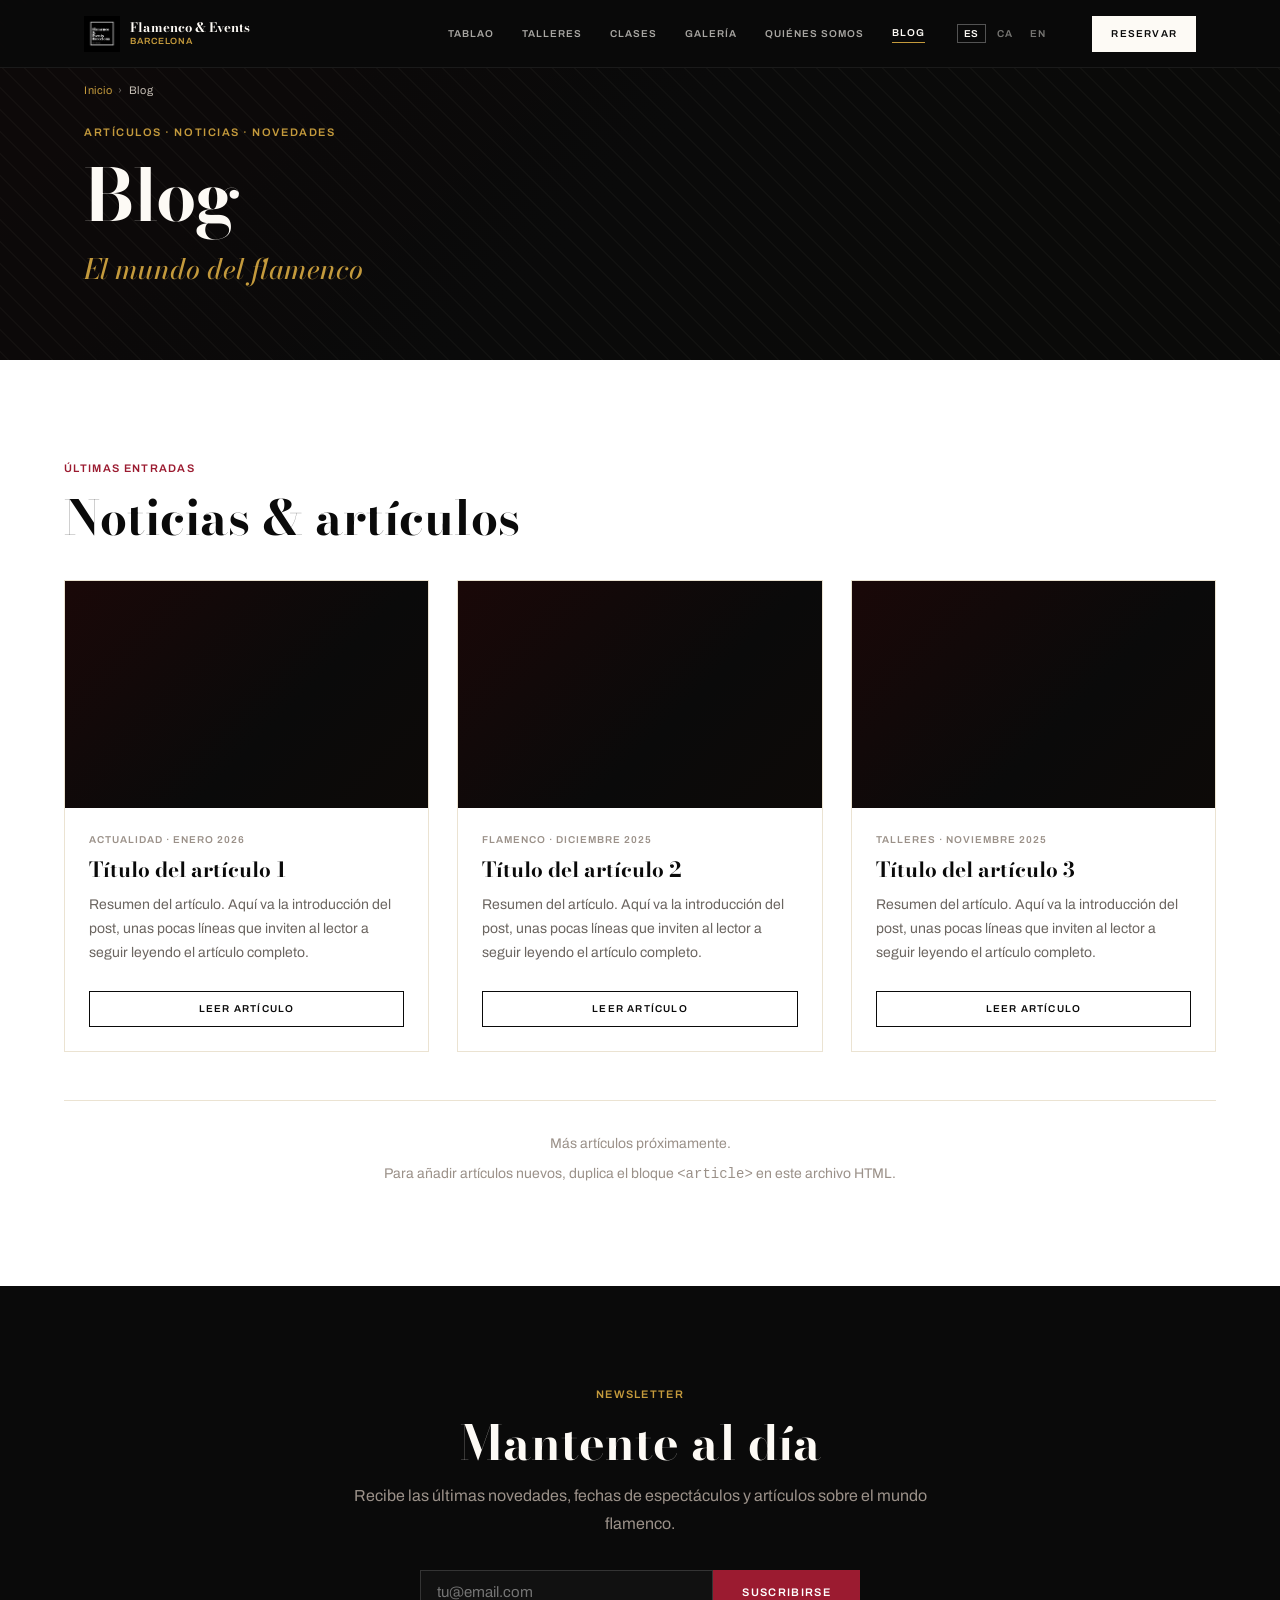
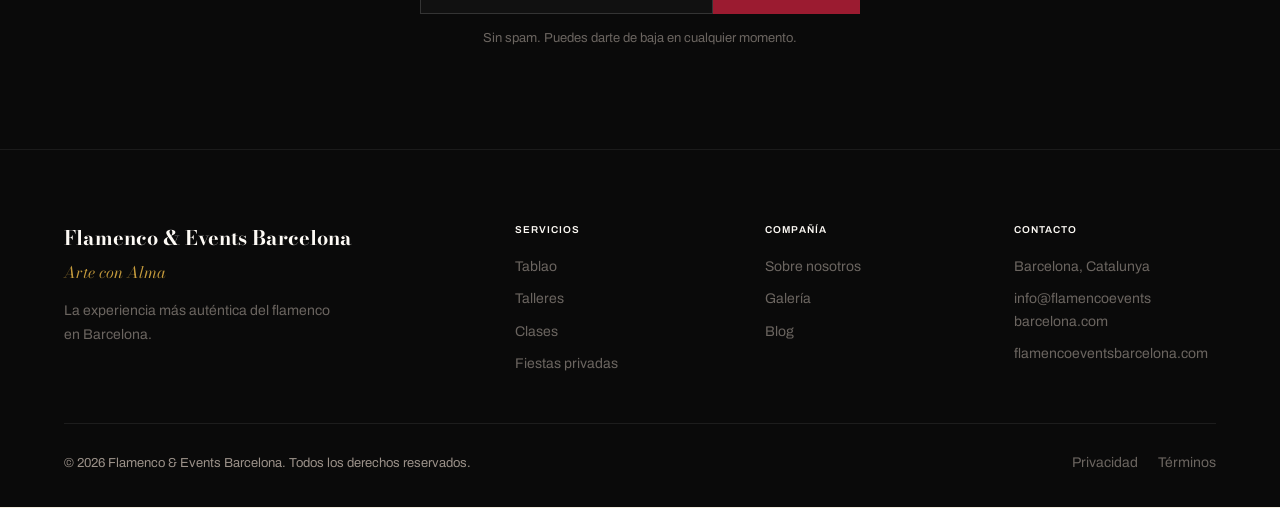
==== blog.html @ 9d843195 "Web inici" ====
<!DOCTYPE html>
<html lang="es">
<head>
  <meta charset="UTF-8">
  <meta name="viewport" content="width=device-width, initial-scale=1.0">
  <meta name="root-path" content="">
  <meta name="description" content="Blog — Flamenco & Events Barcelona. Noticias, artículos y novedades sobre el mundo flamenco.">
  <title>Blog — Flamenco & Events Barcelona</title>
  <link rel="icon" href="assets/logo.jpg">
  <link rel="stylesheet" href="css/styles.css">
</head>
<body>

<div id="nav-placeholder"></div>

<section class="hero hero-inner" style="min-height:40vh">
  <div class="hero-bg"></div>
  <div class="hero-overlay" style="background:rgba(10,10,10,.75)"></div>
  <div class="hero-pattern"></div>
  <div class="hero-body" style="padding-bottom:48px">
    <div class="breadcrumb"><a href="index.html">Inicio</a><span>›</span>Blog</div>
    <div class="hero-eyebrow">Artículos · Noticias · Novedades</div>
    <h1 class="hero-title" style="font-size:clamp(2.5rem,6vw,4.5rem)">Blog</h1>
    <p class="hero-sub">El mundo del flamenco</p>
  </div>
</section>

<!-- Artículos -->
<section class="section section--white">
  <div class="section-inner">
    <div class="section-label">Últimas entradas</div>
    <h2 class="section-title" style="margin-bottom:36px">Noticias &amp; artículos</h2>
    <div class="blog-grid">

      <article class="card fade-up">
        <div class="card-img photo-slot"><img src="assets/photos/blog-01.jpg" alt="Artículo 1" loading="lazy"></div>
        <div class="card-body">
          <div class="card-meta">Actualidad · Enero 2026</div>
          <h3 class="card-title">Título del artículo 1</h3>
          <p class="card-desc">Resumen del artículo. Aquí va la introducción del post, unas pocas líneas que inviten al lector a seguir leyendo el artículo completo.</p>
          <a href="#" class="btn btn-sm btn-outline mt-sm">Leer artículo</a>
        </div>
      </article>

      <article class="card fade-up">
        <div class="card-img photo-slot"><img src="assets/photos/blog-02.jpg" alt="Artículo 2" loading="lazy"></div>
        <div class="card-body">
          <div class="card-meta">Flamenco · Diciembre 2025</div>
          <h3 class="card-title">Título del artículo 2</h3>
          <p class="card-desc">Resumen del artículo. Aquí va la introducción del post, unas pocas líneas que inviten al lector a seguir leyendo el artículo completo.</p>
          <a href="#" class="btn btn-sm btn-outline mt-sm">Leer artículo</a>
        </div>
      </article>

      <article class="card fade-up">
        <div class="card-img photo-slot"><img src="assets/photos/blog-03.jpg" alt="Artículo 3" loading="lazy"></div>
        <div class="card-body">
          <div class="card-meta">Talleres · Noviembre 2025</div>
          <h3 class="card-title">Título del artículo 3</h3>
          <p class="card-desc">Resumen del artículo. Aquí va la introducción del post, unas pocas líneas que inviten al lector a seguir leyendo el artículo completo.</p>
          <a href="#" class="btn btn-sm btn-outline mt-sm">Leer artículo</a>
        </div>
      </article>

    </div>

    <!-- Añadir más artículos: copia el bloque <article class="card"> y actualiza el contenido -->
    <div style="margin-top:48px;text-align:center;color:#9B9189;font-size:.875rem;border-top:1px solid #EBE3D2;padding-top:32px">
      <p>Más artículos próximamente.</p>
      <p style="margin-top:8px">Para añadir artículos nuevos, duplica el bloque <code>&lt;article&gt;</code> en este archivo HTML.</p>
    </div>
  </div>
</section>

<!-- Newsletter CTA -->
<section class="section section--dark">
  <div class="section-inner text-center" style="max-width:600px;margin:0 auto">
    <div class="section-label">Newsletter</div>
    <h2 class="section-title">Mantente al día</h2>
    <p style="color:#9B9189;line-height:1.75;margin-bottom:32px">Recibe las últimas novedades, fechas de espectáculos y artículos sobre el mundo flamenco.</p>
    <form style="display:flex;gap:0;max-width:440px;margin:0 auto" action="#" method="POST">
      <input type="email" name="email" placeholder="tu@email.com" required
        style="flex:1;padding:13px 16px;background:#111;border:1px solid rgba(255,255,255,.15);color:#FDFAF5;font-family:'Archivo',sans-serif;font-size:.9375rem;border-radius:0;outline:none">
      <button type="submit" class="btn btn-md btn-accent" style="white-space:nowrap">Suscribirse</button>
    </form>
    <p style="color:#6B6560;font-size:.8125rem;margin-top:14px">Sin spam. Puedes darte de baja en cualquier momento.</p>
  </div>
</section>

<div id="footer-placeholder"></div>
<script src="js/main.js"></script>
</body>
</html>
---- css/styles.css ----
/* ==========================================================
   Flamenco & Events Barcelona — Stylesheet principal
   ========================================================== */

@import url('https://fonts.googleapis.com/css2?family=Bodoni+Moda:ital,opsz,wght@0,6..96,400..900;1,6..96,400..900&family=Archivo:ital,wght@0,300;0,400;0,500;0,600;0,700;1,400&display=swap');

/* ── Tokens ───────────────────────────────────────────── */
:root {
  --obsidian:   #0A0A0A;
  --ivory:      #F3EDE0;
  --ivory-100:  #FDFAF5;
  --ivory-400:  #EBE3D2;
  --crimson:    #9B1B30;
  --dorado:     #C49A3C;
  --humo:       #6B6560;
  --humo-100:   #C4BDB4;
  --humo-200:   #9B9189;
  --white:      #FFFFFF;

  --font-d: 'Bodoni Moda', Georgia, serif;
  --font-b: 'Archivo', 'Helvetica Neue', Arial, sans-serif;

  --nav-h:    68px;
  --max-w:    1240px;
  --pad-x:    clamp(20px, 5vw, 80px);
  --sec-y:    clamp(60px, 8vw, 100px);
  --ease:     cubic-bezier(0.16, 1, 0.3, 1);
  --trans:    220ms ease;
}

/* ── Reset ────────────────────────────────────────────── */
*, *::before, *::after { box-sizing: border-box; margin: 0; padding: 0; }
html  { scroll-behavior: smooth; font-size: 16px; }
body  { font-family: var(--font-b); color: var(--obsidian); background: var(--ivory); line-height: 1.6; overflow-x: hidden; }
img   { max-width: 100%; display: block; }
a     { text-decoration: none; color: inherit; }
button{ cursor: pointer; font-family: inherit; border: none; background: none; }
ul, ol{ list-style: none; }
input, textarea, select { font-family: inherit; }

/* ── Typography helpers ───────────────────────────────── */
.t-display { font-family: var(--font-d); }
.t-label   { font-size: 11px; font-weight: 600; letter-spacing: .12em; text-transform: uppercase; }
.t-crimson { color: var(--crimson); }
.t-dorado  { color: var(--dorado); }
.t-muted   { color: var(--humo); }
.t-inverse { color: var(--ivory-100); }

/* ── Layout ───────────────────────────────────────────── */
.container { max-width: var(--max-w); margin: 0 auto; padding: 0 var(--pad-x); }
.section   { padding: var(--sec-y) var(--pad-x); }
.section-inner { max-width: var(--max-w); margin: 0 auto; }
.section--dark  { background: var(--obsidian); color: var(--ivory-100); }
.section--light { background: var(--ivory); }
.section--pale  { background: var(--ivory-400); }
.section--white { background: var(--white); }

.section-label {
  font-size: 11px; font-weight: 600; letter-spacing: .12em;
  text-transform: uppercase; color: var(--crimson);
  margin-bottom: 14px;
}
.section--dark .section-label { color: var(--dorado); }

.section-title {
  font-family: var(--font-d);
  font-size: clamp(2rem, 4vw, 3rem);
  font-weight: 700; line-height: 1.1;
  margin-bottom: 12px;
}
.section-subtitle {
  font-family: var(--font-d);
  font-size: clamp(1.1rem, 2vw, 1.5rem);
  font-weight: 500; font-style: italic;
  color: var(--humo); margin-bottom: 40px;
}
.section--dark .section-subtitle { color: var(--humo-100); }

/* ── Buttons ──────────────────────────────────────────── */
.btn {
  display: inline-flex; align-items: center; justify-content: center; gap: 8px;
  font-family: var(--font-b); font-weight: 600;
  font-size: 11px; letter-spacing: .12em; text-transform: uppercase;
  border-radius: 0; transition: background var(--trans), color var(--trans), border-color var(--trans);
  cursor: pointer; white-space: nowrap; border: 1px solid transparent;
}
.btn-md { padding: 13px 28px; }
.btn-sm { padding: 9px 18px; font-size: 10px; }
.btn-lg { padding: 16px 40px; font-size: 12px; }

.btn-primary   { background: var(--obsidian); color: var(--ivory-100); border-color: var(--obsidian); }
.btn-primary:hover { background: #2a2a2a; border-color: #2a2a2a; }
.btn-outline   { background: transparent; color: var(--obsidian); border-color: var(--obsidian); }
.btn-outline:hover { background: var(--obsidian); color: var(--ivory-100); }
.btn-accent    { background: var(--crimson); color: #fff; border-color: var(--crimson); }
.btn-accent:hover { background: #7d1526; border-color: #7d1526; }
.btn-inverse   { background: var(--ivory-100); color: var(--obsidian); border-color: var(--ivory-100); }
.btn-inverse:hover { background: var(--ivory-400); }
.btn-inv-out   { background: transparent; color: var(--ivory-100); border-color: rgba(255,255,255,.4); }
.btn-inv-out:hover { border-color: var(--ivory-100); }

/* ── Nav ──────────────────────────────────────────────── */
.nav {
  position: fixed; top: 0; left: 0; right: 0; z-index: 200;
  height: var(--nav-h);
  background: rgba(10,10,10,.94); backdrop-filter: blur(10px);
  border-bottom: 1px solid rgba(255,255,255,.07);
  transition: background var(--trans);
}
.nav-inner {
  max-width: var(--max-w); margin: 0 auto;
  padding: 0 var(--pad-x);
  height: 100%;
  display: flex; align-items: center; gap: 32px;
}
.nav-logo {
  display: flex; align-items: center; gap: 10px;
  flex-shrink: 0;
}
.nav-logo img { width: 36px; height: 36px; object-fit: contain; }
.nav-logo-text {
  font-family: var(--font-d); font-size: 13px; font-weight: 700;
  color: var(--ivory-100); line-height: 1.15;
}
.nav-logo-text em {
  display: block; font-style: normal; font-size: 9px;
  font-family: var(--font-b); font-weight: 600;
  letter-spacing: .1em; text-transform: uppercase;
  color: var(--dorado); margin-top: 1px;
}
.nav-links {
  display: flex; align-items: center; gap: 28px;
  margin-left: auto;
}
.nav-link {
  font-size: 10px; font-weight: 600;
  letter-spacing: .1em; text-transform: uppercase;
  color: rgba(253,250,245,.65);
  transition: color var(--trans);
}
.nav-link:hover, .nav-link.active { color: var(--ivory-100); }
.nav-link.active { border-bottom: 1px solid var(--dorado); padding-bottom: 1px; }

.lang-sw { display: flex; gap: 4px; }
.lang-btn {
  font-size: 10px; font-weight: 600; letter-spacing: .06em;
  color: rgba(253,250,245,.45); padding: 3px 6px;
  border: 1px solid transparent;
  transition: color var(--trans), border-color var(--trans);
}
.lang-btn:hover { color: var(--ivory-100); }
.lang-btn.active { color: var(--ivory-100); border-color: rgba(255,255,255,.3); }

.nav-cta { margin-left: 8px; }

.nav-burger {
  display: none; flex-direction: column; gap: 5px;
  padding: 6px; margin-left: auto;
}
.nav-burger span {
  display: block; width: 22px; height: 1.5px;
  background: var(--ivory-100);
  transition: transform .25s ease, opacity .25s ease;
}
.nav-burger.open span:nth-child(1) { transform: translateY(6.5px) rotate(45deg); }
.nav-burger.open span:nth-child(2) { opacity: 0; }
.nav-burger.open span:nth-child(3) { transform: translateY(-6.5px) rotate(-45deg); }

/* ── Photo slot ───────────────────────────────────────── */
.photo-slot {
  position: relative; overflow: hidden;
  background: linear-gradient(135deg, #1a0808 0%, #0a0a0a 60%, #0d0a08 100%);
}
.photo-slot img {
  position: absolute; inset: 0;
  width: 100%; height: 100%; object-fit: cover;
  transition: transform 600ms var(--ease);
}
.photo-slot:hover img { transform: scale(1.03); }

/* ── Hero ─────────────────────────────────────────────── */
.hero {
  position: relative; min-height: 100vh;
  display: flex; align-items: flex-end;
  padding-top: var(--nav-h);
  overflow: hidden;
}
.hero-bg {
  position: absolute; inset: 0;
  background: linear-gradient(135deg, #1a0808, #0a0a0a 50%, #0d0a08);
}
.hero-img {
  position: absolute; inset: 0;
}
.hero-img img {
  width: 100%; height: 100%; object-fit: cover;
  opacity: .5;
}
.hero-overlay {
  position: absolute; inset: 0;
  background: linear-gradient(to top, rgba(10,10,10,1) 0%, rgba(10,10,10,.6) 45%, rgba(10,10,10,.2) 100%);
}
.hero-pattern {
  position: absolute; inset: 0; opacity: .03;
  background-image: repeating-linear-gradient(45deg, var(--ivory) 0, var(--ivory) 1px, transparent 0, transparent 50%);
  background-size: 22px 22px;
}
.hero-body {
  position: relative; z-index: 2;
  width: 100%; max-width: var(--max-w);
  margin: 0 auto; padding: 0 var(--pad-x) clamp(48px, 8vh, 100px);
}
.hero-eyebrow {
  font-size: 11px; font-weight: 600; letter-spacing: .14em;
  text-transform: uppercase; color: var(--dorado);
  margin-bottom: 18px;
}
.hero-title {
  font-family: var(--font-d);
  font-size: clamp(3rem, 9vw, 7.5rem);
  font-weight: 700; line-height: 1.0;
  letter-spacing: -.02em; color: var(--ivory-100);
  margin-bottom: 16px;
}
.hero-sub {
  font-family: var(--font-d);
  font-size: clamp(1.25rem, 2.5vw, 1.75rem);
  font-weight: 500; font-style: italic;
  color: var(--dorado); margin-bottom: 20px;
}
.hero-desc {
  font-size: clamp(.9rem, 1.5vw, 1.05rem);
  color: var(--humo-100); line-height: 1.75;
  max-width: 520px; margin-bottom: 36px;
}
.hero-actions { display: flex; gap: 14px; flex-wrap: wrap; }

.hero-inner { /* for inner pages — shorter hero */
  min-height: 55vh;
}
.hero-inner .hero-title { font-size: clamp(2.5rem, 6vw, 5rem); }

/* ── Services grid ────────────────────────────────────── */
.services-grid {
  display: grid;
  grid-template-columns: repeat(4, 1fr);
  gap: 20px;
}
.svc-card {
  display: flex; flex-direction: column; gap: 14px;
  padding: 28px; min-height: 300px;
  position: relative; overflow: hidden;
  border: 1px solid var(--ivory-400);
  background: var(--white);
  transition: box-shadow var(--trans), transform .3s var(--ease);
  cursor: pointer;
}
.svc-card:hover {
  box-shadow: 0 12px 40px rgba(10,10,10,.14);
  transform: translateY(-2px);
}
.svc-card--dark {
  background: #111; border-color: rgba(255,255,255,.08);
}
.svc-num {
  font-family: var(--font-d); font-size: 64px; font-weight: 700;
  line-height: 1; color: rgba(10,10,10,.05);
  position: absolute; top: 10px; right: 16px;
  user-select: none;
}
.svc-card--dark .svc-num { color: rgba(255,255,255,.04); }
.svc-tag {
  font-size: 10px; font-weight: 600;
  letter-spacing: .12em; text-transform: uppercase;
  align-self: flex-start;
}
.svc-title {
  font-family: var(--font-d);
  font-size: clamp(1.3rem, 2vw, 1.6rem);
  font-weight: 700; line-height: 1.2;
  margin-top: auto;
}
.svc-desc { font-size: .875rem; line-height: 1.7; }

/* ── 2-col grid ───────────────────────────────────────── */
.grid-2 { display: grid; grid-template-columns: 1fr 1fr; gap: clamp(32px, 6vw, 80px); align-items: center; }
.grid-3 { display: grid; grid-template-columns: repeat(3, 1fr); gap: 24px; }

/* ── Stats ────────────────────────────────────────────── */
.stats { display: flex; gap: 48px; flex-wrap: wrap; margin: 36px 0; }
.stat-n { font-family: var(--font-d); font-size: clamp(2.5rem, 5vw, 3.5rem); font-weight: 700; line-height: 1; }
.stat-l { font-size: 10px; font-weight: 600; letter-spacing: .1em; text-transform: uppercase; color: var(--humo-100); margin-top: 4px; }

/* ── CTA strip ────────────────────────────────────────── */
.cta-strip {
  background: var(--crimson); padding: var(--sec-y) var(--pad-x);
  text-align: center; color: #fff;
}
.cta-strip h2 { font-family: var(--font-d); font-size: clamp(1.75rem, 3.5vw, 2.5rem); font-weight: 700; margin-bottom: 10px; }
.cta-strip p  { font-family: var(--font-d); font-size: 1.2rem; font-style: italic; opacity: .85; margin-bottom: 32px; }
.cta-strip-actions { display: flex; gap: 14px; justify-content: center; flex-wrap: wrap; }

/* ── Cards ────────────────────────────────────────────── */
.card {
  background: var(--white); border: 1px solid var(--ivory-400);
  overflow: hidden;
  transition: box-shadow var(--trans);
}
.card:hover { box-shadow: 0 8px 32px rgba(10,10,10,.12); }
.card-img { aspect-ratio: 16/10; }
.card-body { padding: 24px; display: flex; flex-direction: column; gap: 10px; }
.card-title { font-family: var(--font-d); font-size: 1.3rem; font-weight: 700; line-height: 1.2; }
.card-desc  { font-size: .875rem; color: var(--humo); line-height: 1.7; }
.card-meta  { font-size: 10px; font-weight: 600; letter-spacing: .1em; text-transform: uppercase; color: var(--humo-200); }

/* ── Gallery grid ─────────────────────────────────────── */
.gallery-grid {
  display: grid;
  grid-template-columns: repeat(3, 1fr);
  gap: 4px;
}
.gallery-item { aspect-ratio: 4/3; cursor: pointer; }
.gallery-item:nth-child(4n) { grid-column: span 2; aspect-ratio: auto; min-height: 260px; }

/* ── Team ─────────────────────────────────────────────── */
.team-grid { display: grid; grid-template-columns: repeat(3, 1fr); gap: 28px; }
.team-card { text-align: center; }
.team-photo { aspect-ratio: 3/4; margin-bottom: 16px; }
.team-name  { font-family: var(--font-d); font-size: 1.2rem; font-weight: 700; }
.team-role  { font-size: 10px; font-weight: 600; letter-spacing: .1em; text-transform: uppercase; color: var(--crimson); margin-top: 4px; }
.team-bio   { font-size: .875rem; color: var(--humo); line-height: 1.65; margin-top: 10px; }

/* ── Form ─────────────────────────────────────────────── */
.form { display: flex; flex-direction: column; gap: 16px; }
.form-row { display: grid; grid-template-columns: 1fr 1fr; gap: 16px; }
.form-group { display: flex; flex-direction: column; gap: 6px; }
.form-label { font-size: 10px; font-weight: 600; letter-spacing: .1em; text-transform: uppercase; color: var(--humo); }
.form-input, .form-textarea, .form-select {
  background: var(--white); border: 1px solid var(--ivory-400);
  color: var(--obsidian); padding: 12px 14px; font-size: .9375rem;
  border-radius: 0; outline: none;
  transition: border-color var(--trans);
  width: 100%;
}
.form-input:focus, .form-textarea:focus, .form-select:focus { border-color: var(--obsidian); }
.form-textarea { resize: vertical; min-height: 130px; }
.form-note { font-size: .8125rem; color: var(--humo); line-height: 1.6; }

/* ── Show info table ──────────────────────────────────── */
.show-table { width: 100%; border-collapse: collapse; }
.show-table th, .show-table td { padding: 14px 16px; text-align: left; border-bottom: 1px solid rgba(255,255,255,.1); font-size: .9375rem; }
.show-table th { font-size: 10px; font-weight: 600; letter-spacing: .1em; text-transform: uppercase; color: var(--humo-100); }
.show-table td { color: var(--ivory-100); }
.show-badge { display: inline-block; font-size: 9px; font-weight: 600; letter-spacing: .1em; text-transform: uppercase; padding: 3px 8px; background: var(--crimson); color: #fff; }

/* ── Breadcrumb ───────────────────────────────────────── */
.breadcrumb { font-size: 11px; color: var(--humo-100); letter-spacing: .05em; margin-bottom: 24px; }
.breadcrumb a { color: var(--dorado); }
.breadcrumb span { margin: 0 6px; opacity: .5; }

/* ── Blog ─────────────────────────────────────────────── */
.blog-grid { display: grid; grid-template-columns: repeat(3, 1fr); gap: 28px; }

/* ── Footer ───────────────────────────────────────────── */
.footer {
  background: var(--obsidian); color: var(--humo-100);
  padding: 72px var(--pad-x) 32px;
  border-top: 1px solid rgba(255,255,255,.07);
}
.footer-grid {
  max-width: var(--max-w); margin: 0 auto;
  display: grid; grid-template-columns: 2fr 1fr 1fr 1fr;
  gap: 48px; padding-bottom: 48px;
  border-bottom: 1px solid rgba(255,255,255,.08);
  margin-bottom: 28px;
}
.footer-brand-name { font-family: var(--font-d); font-size: 1.25rem; font-weight: 700; color: var(--ivory-100); margin-bottom: 6px; }
.footer-tagline     { font-family: var(--font-d); font-style: italic; color: var(--dorado); margin-bottom: 14px; }
.footer-desc        { font-size: .875rem; color: var(--humo); line-height: 1.7; max-width: 280px; }
.footer-heading     { font-size: 10px; font-weight: 600; letter-spacing: .1em; text-transform: uppercase; color: var(--ivory-100); margin-bottom: 18px; }
.footer-links       { display: flex; flex-direction: column; gap: 10px; }
.footer-link        { font-size: .875rem; color: var(--humo); transition: color var(--trans); }
.footer-link:hover  { color: var(--ivory-100); }
.footer-bottom      { max-width: var(--max-w); margin: 0 auto; display: flex; justify-content: space-between; align-items: center; font-size: .8125rem; color: var(--humo-200); flex-wrap: wrap; gap: 10px; }

/* ── Mobile menu ──────────────────────────────────────── */
.nav-mobile {
  display: none; position: fixed; inset: 0; z-index: 190;
  background: var(--obsidian); padding: calc(var(--nav-h) + 24px) var(--pad-x) 40px;
  flex-direction: column; gap: 8px; overflow-y: auto;
}
.nav-mobile.open { display: flex; }
.nav-mobile .nav-link {
  font-size: 1.5rem; font-family: var(--font-d); font-weight: 700;
  letter-spacing: 0; text-transform: none; color: var(--ivory-100);
  padding: 14px 0; border-bottom: 1px solid rgba(255,255,255,.08);
}
.nav-mobile .lang-sw { margin-top: 24px; gap: 8px; }
.nav-mobile .lang-btn { font-size: 12px; padding: 6px 10px; }
.nav-mobile .btn { align-self: flex-start; margin-top: 24px; }

/* ── Utility ──────────────────────────────────────────── */
.mt-sm { margin-top: 16px; }
.mt-md { margin-top: 28px; }
.mt-lg { margin-top: 48px; }
.mb-lg { margin-bottom: 48px; }
.text-center { text-align: center; }
.max-700 { max-width: 700px; }
.max-900 { max-width: 900px; }
.divider { height: 1px; background: var(--ivory-400); margin: var(--sec-y) 0; }
.divider--dark { background: rgba(255,255,255,.1); }

/* ── Animations ───────────────────────────────────────── */
@media (prefers-reduced-motion: no-preference) {
  .fade-up {
    opacity: 0; transform: translateY(28px);
    transition: opacity 640ms var(--ease), transform 640ms var(--ease);
  }
  .fade-up.visible { opacity: 1; transform: none; }
  .fade-up:nth-child(2) { transition-delay: 80ms; }
  .fade-up:nth-child(3) { transition-delay: 160ms; }
  .fade-up:nth-child(4) { transition-delay: 240ms; }
}

/* ── Responsive ───────────────────────────────────────── */
@media (max-width: 1024px) {
  .services-grid { grid-template-columns: repeat(2, 1fr); }
  .footer-grid   { grid-template-columns: 1fr 1fr; gap: 32px; }
  .gallery-grid  { grid-template-columns: repeat(2, 1fr); }
  .gallery-item:nth-child(4n) { grid-column: span 1; }
  .team-grid     { grid-template-columns: repeat(2, 1fr); }
  .blog-grid     { grid-template-columns: repeat(2, 1fr); }
}
@media (max-width: 768px) {
  .nav-links  { display: none; }
  .nav-burger { display: flex; }
  .nav-cta    { display: none; }
  .grid-2     { grid-template-columns: 1fr; }
  .form-row   { grid-template-columns: 1fr; }
  .services-grid { grid-template-columns: 1fr; }
  .gallery-grid  { grid-template-columns: repeat(2, 1fr); }
  .team-grid  { grid-template-columns: 1fr; }
  .blog-grid  { grid-template-columns: 1fr; }
  .footer-grid{ grid-template-columns: 1fr; gap: 28px; }
  .stats      { gap: 28px; }
}
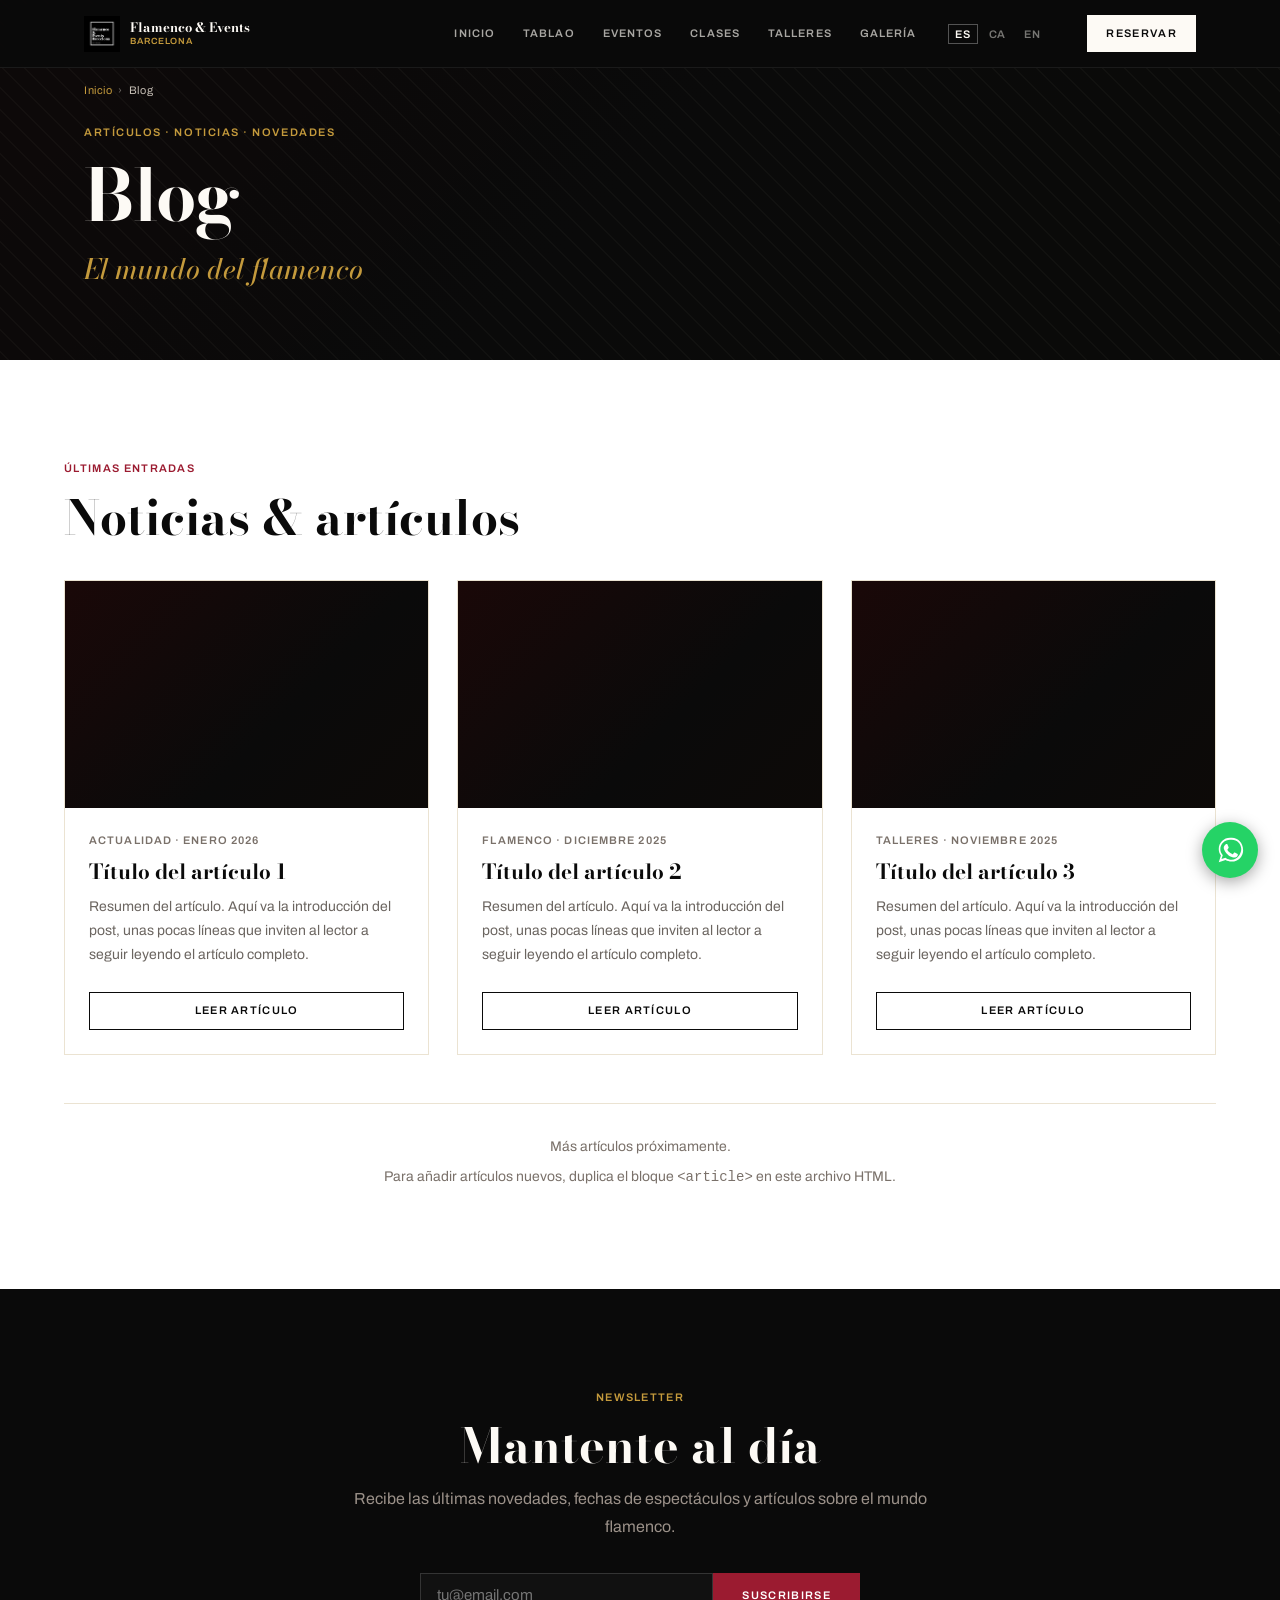
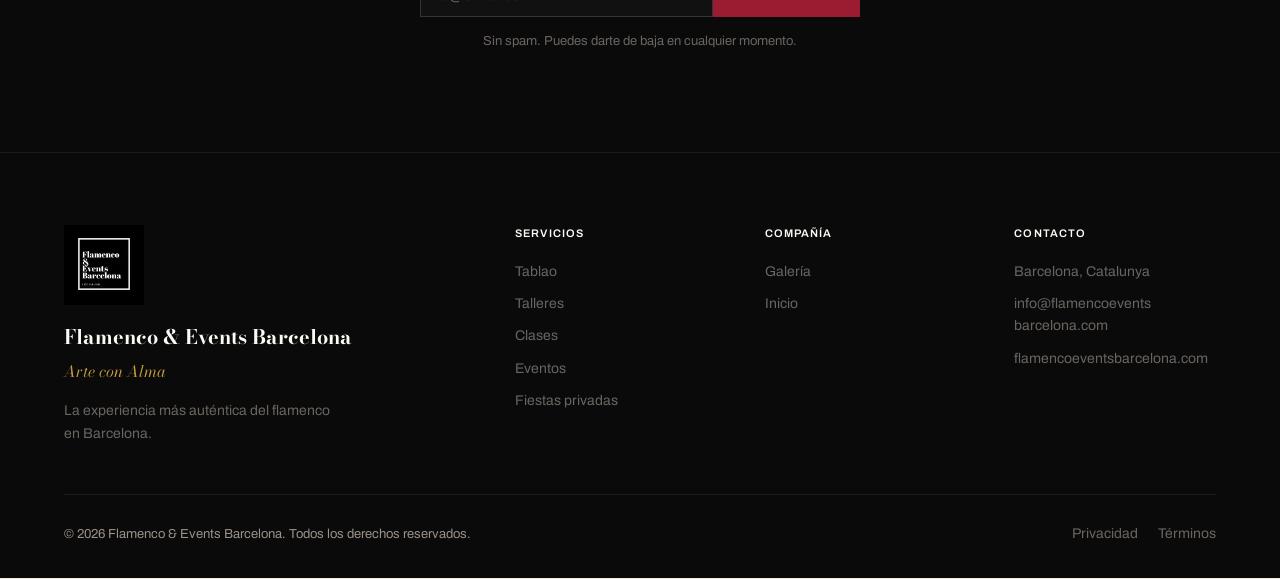
==== commit 084413ef: "mobil ok" ====
--- a/blog.html
+++ b/blog.html
@@ -65,7 +65,7 @@
     </div>
 
     <!-- Añadir más artículos: copia el bloque <article class="card"> y actualiza el contenido -->
-    <div style="margin-top:48px;text-align:center;color:#9B9189;font-size:.875rem;border-top:1px solid #EBE3D2;padding-top:32px">
+    <div style="margin-top:48px;text-align:center;color:#7A716A;font-size:.875rem;border-top:1px solid #EBE3D2;padding-top:32px">
       <p>Más artículos próximamente.</p>
       <p style="margin-top:8px">Para añadir artículos nuevos, duplica el bloque <code>&lt;article&gt;</code> en este archivo HTML.</p>
     </div>
--- a/css/styles.css
+++ b/css/styles.css
@@ -11,6 +11,7 @@
   --ivory-100:  #FDFAF5;
   --ivory-400:  #EBE3D2;
   --crimson:    #9B1B30;
+  --granate:    #761224;   /* franja CTA · el mateix del booking */
   --dorado:     #C49A3C;
   --humo:       #6B6560;
   --humo-100:   #C4BDB4;
@@ -85,7 +86,7 @@
   cursor: pointer; white-space: nowrap; border: 1px solid transparent;
 }
 .btn-md { padding: 13px 28px; }
-.btn-sm { padding: 9px 18px; font-size: 10px; }
+.btn-sm { padding: 9px 18px; font-size: 11px; }
 .btn-lg { padding: 16px 40px; font-size: 12px; }
 
 .btn-primary   { background: var(--obsidian); color: var(--ivory-100); border-color: var(--obsidian); }
@@ -133,7 +134,7 @@
   margin-left: auto;
 }
 .nav-link {
-  font-size: 10px; font-weight: 600;
+  font-size: 11px; font-weight: 600;
   letter-spacing: .1em; text-transform: uppercase;
   color: rgba(253,250,245,.65);
   transition: color var(--trans);
@@ -143,7 +144,7 @@
 
 .lang-sw { display: flex; gap: 4px; }
 .lang-btn {
-  font-size: 10px; font-weight: 600; letter-spacing: .06em;
+  font-size: 11px; font-weight: 600; letter-spacing: .06em;
   color: rgba(253,250,245,.45); padding: 3px 6px;
   border: 1px solid transparent;
   transition: color var(--trans), border-color var(--trans);
@@ -190,15 +191,17 @@
   background: linear-gradient(135deg, #1a0808, #0a0a0a 50%, #0d0a08);
 }
 .hero-img {
-  position: absolute; inset: 0;
+  position: absolute; top: 0; bottom: 0; right: 0; width: 55%;
 }
 .hero-img img {
   width: 100%; height: 100%; object-fit: cover;
-  opacity: .5;
+  object-position: top center;
 }
 .hero-overlay {
   position: absolute; inset: 0;
-  background: linear-gradient(to top, rgba(10,10,10,1) 0%, rgba(10,10,10,.6) 45%, rgba(10,10,10,.2) 100%);
+  background:
+    linear-gradient(to right, rgba(10,10,10,1) 0%, rgba(10,10,10,.85) 40%, rgba(10,10,10,.15) 70%, transparent 100%),
+    linear-gradient(to top, rgba(10,10,10,.9) 0%, transparent 40%);
 }
 .hero-pattern {
   position: absolute; inset: 0; opacity: .03;
@@ -270,7 +273,7 @@
 }
 .svc-card--dark .svc-num { color: rgba(255,255,255,.04); }
 .svc-tag {
-  font-size: 10px; font-weight: 600;
+  font-size: 11px; font-weight: 600;
   letter-spacing: .12em; text-transform: uppercase;
   align-self: flex-start;
 }
@@ -284,18 +287,20 @@
 
 /* ── 2-col grid ───────────────────────────────────────── */
 .grid-2 { display: grid; grid-template-columns: 1fr 1fr; gap: clamp(32px, 6vw, 80px); align-items: center; }
+.grid-2--about { grid-template-columns: 60fr 40fr; }
 .grid-3 { display: grid; grid-template-columns: repeat(3, 1fr); gap: 24px; }
 
 /* ── Stats ────────────────────────────────────────────── */
 .stats { display: flex; gap: 48px; flex-wrap: wrap; margin: 36px 0; }
 .stat-n { font-family: var(--font-d); font-size: clamp(2.5rem, 5vw, 3.5rem); font-weight: 700; line-height: 1; }
-.stat-l { font-size: 10px; font-weight: 600; letter-spacing: .1em; text-transform: uppercase; color: var(--humo-100); margin-top: 4px; }
+.stat-l { font-size: 11px; font-weight: 600; letter-spacing: .1em; text-transform: uppercase; color: var(--humo-100); margin-top: 4px; }
 
 /* ── CTA strip ────────────────────────────────────────── */
 .cta-strip {
-  background: var(--crimson); padding: var(--sec-y) var(--pad-x);
+  background: var(--granate); padding: var(--sec-y) var(--pad-x);
   text-align: center; color: #fff;
 }
+.cta-strip .section-label { color: #D4AB4D; }   /* dorado aclarit: el --dorado normal fa 4.27:1 sobre granate, per sota d'AA */
 .cta-strip h2 { font-family: var(--font-d); font-size: clamp(1.75rem, 3.5vw, 2.5rem); font-weight: 700; margin-bottom: 10px; }
 .cta-strip p  { font-family: var(--font-d); font-size: 1.2rem; font-style: italic; opacity: .85; margin-bottom: 32px; }
 .cta-strip-actions { display: flex; gap: 14px; justify-content: center; flex-wrap: wrap; }
@@ -304,6 +309,7 @@
 .card {
   background: var(--white); border: 1px solid var(--ivory-400);
   overflow: hidden;
+  color: var(--obsidian);   /* la card sempre és clara, no ha d'heretar el color de .section--dark */
   transition: box-shadow var(--trans);
 }
 .card:hover { box-shadow: 0 8px 32px rgba(10,10,10,.12); }
@@ -311,7 +317,7 @@
 .card-body { padding: 24px; display: flex; flex-direction: column; gap: 10px; }
 .card-title { font-family: var(--font-d); font-size: 1.3rem; font-weight: 700; line-height: 1.2; }
 .card-desc  { font-size: .875rem; color: var(--humo); line-height: 1.7; }
-.card-meta  { font-size: 10px; font-weight: 600; letter-spacing: .1em; text-transform: uppercase; color: var(--humo-200); }
+.card-meta  { font-size: 11px; font-weight: 600; letter-spacing: .1em; text-transform: uppercase; color: #7A716A; }   /* humo-200 original feia 3.09:1 sobre blanc, per sota d'AA */
 
 /* ── Gallery grid ─────────────────────────────────────── */
 .gallery-grid {
@@ -327,14 +333,14 @@
 .team-card { text-align: center; }
 .team-photo { aspect-ratio: 3/4; margin-bottom: 16px; }
 .team-name  { font-family: var(--font-d); font-size: 1.2rem; font-weight: 700; }
-.team-role  { font-size: 10px; font-weight: 600; letter-spacing: .1em; text-transform: uppercase; color: var(--crimson); margin-top: 4px; }
+.team-role  { font-size: 11px; font-weight: 600; letter-spacing: .1em; text-transform: uppercase; color: var(--crimson); margin-top: 4px; }
 .team-bio   { font-size: .875rem; color: var(--humo); line-height: 1.65; margin-top: 10px; }
 
 /* ── Form ─────────────────────────────────────────────── */
 .form { display: flex; flex-direction: column; gap: 16px; }
 .form-row { display: grid; grid-template-columns: 1fr 1fr; gap: 16px; }
 .form-group { display: flex; flex-direction: column; gap: 6px; }
-.form-label { font-size: 10px; font-weight: 600; letter-spacing: .1em; text-transform: uppercase; color: var(--humo); }
+.form-label { font-size: 11px; font-weight: 600; letter-spacing: .1em; text-transform: uppercase; color: var(--humo); }
 .form-input, .form-textarea, .form-select {
   background: var(--white); border: 1px solid var(--ivory-400);
   color: var(--obsidian); padding: 12px 14px; font-size: .9375rem;
@@ -349,9 +355,9 @@
 /* ── Show info table ──────────────────────────────────── */
 .show-table { width: 100%; border-collapse: collapse; }
 .show-table th, .show-table td { padding: 14px 16px; text-align: left; border-bottom: 1px solid rgba(255,255,255,.1); font-size: .9375rem; }
-.show-table th { font-size: 10px; font-weight: 600; letter-spacing: .1em; text-transform: uppercase; color: var(--humo-100); }
+.show-table th { font-size: 11px; font-weight: 600; letter-spacing: .1em; text-transform: uppercase; color: var(--humo-100); }
 .show-table td { color: var(--ivory-100); }
-.show-badge { display: inline-block; font-size: 9px; font-weight: 600; letter-spacing: .1em; text-transform: uppercase; padding: 3px 8px; background: var(--crimson); color: #fff; }
+.show-badge { display: inline-block; font-size: 11px; font-weight: 600; letter-spacing: .1em; text-transform: uppercase; padding: 3px 8px; background: var(--crimson); color: #fff; }
 
 /* ── Breadcrumb ───────────────────────────────────────── */
 .breadcrumb { font-size: 11px; color: var(--humo-100); letter-spacing: .05em; margin-bottom: 24px; }
@@ -377,7 +383,7 @@
 .footer-brand-name { font-family: var(--font-d); font-size: 1.25rem; font-weight: 700; color: var(--ivory-100); margin-bottom: 6px; }
 .footer-tagline     { font-family: var(--font-d); font-style: italic; color: var(--dorado); margin-bottom: 14px; }
 .footer-desc        { font-size: .875rem; color: var(--humo); line-height: 1.7; max-width: 280px; }
-.footer-heading     { font-size: 10px; font-weight: 600; letter-spacing: .1em; text-transform: uppercase; color: var(--ivory-100); margin-bottom: 18px; }
+.footer-heading     { font-size: 11px; font-weight: 600; letter-spacing: .1em; text-transform: uppercase; color: var(--ivory-100); margin-bottom: 18px; }
 .footer-links       { display: flex; flex-direction: column; gap: 10px; }
 .footer-link        { font-size: .875rem; color: var(--humo); transition: color var(--trans); }
 .footer-link:hover  { color: var(--ivory-100); }
@@ -430,12 +436,15 @@
   .gallery-item:nth-child(4n) { grid-column: span 1; }
   .team-grid     { grid-template-columns: repeat(2, 1fr); }
   .blog-grid     { grid-template-columns: repeat(2, 1fr); }
+  .grid-3        { grid-template-columns: repeat(2, 1fr); }
 }
 @media (max-width: 768px) {
+  .hero-img { width: 100%; opacity: .35; }
+  .hero-overlay { background: linear-gradient(to top, rgba(10,10,10,1) 0%, rgba(10,10,10,.5) 50%, rgba(10,10,10,.2) 100%); }
   .nav-links  { display: none; }
   .nav-burger { display: flex; }
   .nav-cta    { display: none; }
-  .grid-2     { grid-template-columns: 1fr; }
+  .grid-2, .grid-2--about { grid-template-columns: 1fr; }
   .form-row   { grid-template-columns: 1fr; }
   .services-grid { grid-template-columns: 1fr; }
   .gallery-grid  { grid-template-columns: repeat(2, 1fr); }
@@ -443,4 +452,503 @@
   .blog-grid  { grid-template-columns: 1fr; }
   .footer-grid{ grid-template-columns: 1fr; gap: 28px; }
   .stats      { gap: 28px; }
-}
+  .grid-3     { grid-template-columns: 1fr; gap: 20px; }
+}
+
+/* ── WhatsApp flotant ─────────────────────────────────── */
+#wa-float {
+  position: fixed; right: 22px; bottom: 22px; z-index: 60;
+  width: 56px; height: 56px; border-radius: 50%;
+  background: #25D366; color: #fff;
+  display: flex; align-items: center; justify-content: center;
+  box-shadow: 0 4px 16px rgba(0,0,0,.35);
+  transition: transform 180ms ease, box-shadow 180ms ease;
+}
+#wa-float:hover { transform: translateY(-3px) scale(1.04); box-shadow: 0 8px 22px rgba(0,0,0,.4); }
+@media (max-width: 640px) { #wa-float { right: 16px; bottom: 16px; width: 52px; height: 52px; } }
+
+/* ══════════════════════════════════════════════════════════
+   Hero cinematic — imatge fixa + vídeo temporitzat
+   ══════════════════════════════════════════════════════════ */
+.hero-img video.hero-video {
+  position: absolute; inset: 0;
+  width: 100%; height: 100%;
+  object-fit: cover; object-position: center center;
+  opacity: var(--hero-video-op, 0);
+  transition: opacity 1400ms var(--ease);
+  pointer-events: none;
+  will-change: opacity;
+}
+.hero-img img { transition: transform 900ms var(--ease); }
+.hero.has-video .hero-img img { transform: scale(calc(1 + (var(--hero-video-op, 0) * .04))); }
+
+@media (prefers-reduced-motion: reduce) {
+  .hero-img video.hero-video { display: none; }
+}
+
+/* Relleu del títol del hero — llum zenital sobre obsidiana */
+.hero-title--relief {
+  position: relative;
+  color: var(--ivory-100);
+  text-shadow:
+    0 -1px 0 rgba(255, 255, 255, .30),
+    0  1px 0 rgba(0, 0, 0, .90),
+    0  2px 2px rgba(0, 0, 0, .65),
+    0  4px 10px rgba(0, 0, 0, .45),
+    0 26px 54px rgba(0, 0, 0, .55);
+}
+@supports (-webkit-background-clip: text) or (background-clip: text) {
+  .hero-title--relief {
+    background: linear-gradient(178deg, #FFFFFF 0%, var(--ivory-100) 34%, var(--ivory-400) 72%, #BFB6A4 100%);
+    -webkit-background-clip: text; background-clip: text;
+    -webkit-text-fill-color: transparent; color: transparent;
+    /* amb el text transparent, el relleu passa a un drop-shadow del pintat */
+    text-shadow: none;
+    filter:
+      drop-shadow(0 1px 0 rgba(0, 0, 0, .85))
+      drop-shadow(0 3px 4px rgba(0, 0, 0, .55))
+      drop-shadow(0 24px 46px rgba(0, 0, 0, .5));
+  }
+}
+
+/* ── Botons de navegació ──────────────────────────────── */
+.tiles-btn {
+  width: 44px; height: 44px; display: grid; place-items: center;
+  background: transparent; border: 1px solid rgba(10,10,10,.16);
+  color: inherit; cursor: pointer; transition: var(--trans);
+  font-family: var(--font-b); font-size: 15px; line-height: 1;
+}
+.tiles-btn:hover { background: var(--crimson); border-color: var(--crimson); color: #fff; }
+.section--dark .tiles-btn { border-color: rgba(255,255,255,.22); color: var(--ivory-100); }
+
+/* ══════════════════════════════════════════════════════════
+   Strips d'artistes — làmines que s'obren en gran
+   ══════════════════════════════════════════════════════════ */
+.strips {
+  display: flex; gap: 6px;
+  height: clamp(380px, 46vw, 560px);
+  margin-top: 36px;
+  overflow: hidden;
+}
+.strip {
+  position: relative; flex: 1 1 0; min-width: 0;
+  display: block; overflow: hidden; cursor: pointer;
+  border: 0; padding: 0; background: #101010;
+  font: inherit; color: inherit; text-align: left;
+  -webkit-appearance: none; appearance: none;
+  transition: flex-grow 800ms var(--ease);
+  outline-offset: -2px;
+}
+.strip img {
+  position: absolute; inset: 0;
+  width: 100%; height: 100%; object-fit: cover; object-position: center 18%;
+  filter: grayscale(1) contrast(1.08) brightness(.72);
+  transform: scale(1.06);
+  transition: filter 800ms var(--ease), transform 1200ms var(--ease);
+}
+.strip::after {
+  content: ''; position: absolute; inset: 0;
+  background: linear-gradient(to top, rgba(10,10,10,.85) 0%, rgba(10,10,10,.15) 45%, transparent 70%);
+  opacity: .85; transition: opacity 700ms var(--ease);
+}
+
+/* Etiqueta vertical quan està tancada */
+.strip-vlabel {
+  display: block;
+  position: absolute; z-index: 2; left: 50%; bottom: 22px;
+  transform: translateX(-50%) rotate(180deg);
+  writing-mode: vertical-rl;
+  font-size: 11px; font-weight: 600; letter-spacing: .22em;
+  text-transform: uppercase; color: var(--ivory-100);
+  white-space: nowrap;
+  transition: opacity 400ms var(--ease);
+}
+/* Fitxa quan està oberta */
+.strip-info {
+  display: block;
+  position: absolute; z-index: 2; left: 24px; right: 24px; bottom: 24px;
+  text-align: left;
+  opacity: 0; transform: translateY(14px);
+  transition: opacity 600ms var(--ease) 220ms, transform 600ms var(--ease) 220ms;
+  pointer-events: none;
+}
+.strip-role {
+  display: block;
+  font-size: 11px; font-weight: 600; letter-spacing: .18em;
+  text-transform: uppercase; color: var(--dorado); margin-bottom: 8px;
+}
+.strip-name {
+  display: block;
+  font-family: var(--font-d);
+  font-size: clamp(1.5rem, 2.6vw, 2.4rem);
+  font-weight: 700; line-height: 1.05; color: var(--ivory-100);
+  margin-bottom: 6px;
+}
+.strip-desc {
+  display: block;
+  font-size: .875rem; color: var(--humo-100); line-height: 1.6;
+  max-width: 42ch;
+}
+
+/* Estat obert (hover en escriptori, .is-open en tàctil) */
+@media (hover: hover) and (pointer: fine) {
+  .strips:hover .strip { flex-grow: .55; }
+  .strip:hover { flex-grow: 7; }
+  .strip:hover img { filter: none; transform: scale(1); }
+  .strip:hover::after { opacity: .55; }
+  .strip:hover .strip-vlabel { opacity: 0; }
+  .strip:hover .strip-info { opacity: 1; transform: none; }
+}
+.strip:focus-visible { outline: 2px solid var(--dorado); }
+.strips .strip.is-open { flex-grow: 7; }
+.strips.has-open .strip:not(.is-open) { flex-grow: .55; }
+.strip.is-open img { filter: none; transform: scale(1); }
+.strip.is-open::after { opacity: .55; }
+.strip.is-open .strip-vlabel { opacity: 0; }
+.strip.is-open .strip-info { opacity: 1; transform: none; }
+
+@media (max-width: 900px) {
+  .strips { height: clamp(340px, 92vw, 480px); gap: 4px; }
+  .strip-info { left: 16px; right: 16px; bottom: 18px; }
+  .strip-desc { display: none; }
+}
+@media (prefers-reduced-motion: reduce) {
+  .strip, .strip img, .strip-info { transition-duration: 1ms; }
+}
+
+/* ══════════════════════════════════════════════════════════
+   Anell de targetes — galeria (projecció ortogràfica, sense 3D)
+   Cada targeta es col·loca amb matemàtiques pròpies: posició,
+   escala i compressió lateral es calculen al JS, de manera que
+   no depenem de la magnificació imprevisible de `perspective`.
+   ══════════════════════════════════════════════════════════ */
+.ring {
+  position: relative;
+  height: clamp(440px, 52vw, 660px);
+  margin-top: 20px;
+  overflow: hidden;
+  cursor: grab;
+  touch-action: pan-y;
+  -webkit-user-select: none; user-select: none;
+}
+.ring.is-dragging { cursor: grabbing; }
+.ring:focus-visible { outline: 1px solid var(--dorado); outline-offset: 4px; }
+
+.ring-card {
+  position: absolute; top: 50%; left: 50%;
+  overflow: hidden;
+  background: #101010;
+  border: 0; padding: 0;
+  display: block; cursor: pointer;
+  transform-origin: 50% 50%;
+  will-change: transform, opacity;
+  box-shadow: 0 22px 55px rgba(10,10,10,.45);
+  -webkit-appearance: none; appearance: none;
+}
+.ring.is-snapping .ring-card {
+  transition: transform 720ms var(--ease), opacity 520ms var(--ease);
+}
+.ring-card img {
+  width: 100%; height: 100%; object-fit: cover; display: block;
+  filter: grayscale(1) brightness(.5) contrast(1.1);
+  transition: filter 700ms var(--ease);
+  pointer-events: none;
+}
+.ring-card.is-front {
+  box-shadow: 0 42px 95px rgba(10,10,10,.6);
+}
+.ring-card.is-front:hover {
+  box-shadow: 0 55px 120px rgba(10,10,10,.72);
+}
+.ring-card.is-front::after {
+  content: ''; position: absolute; inset: 0;
+  border: 1px solid rgba(196,154,60,0);
+  transition: border-color 500ms var(--ease);
+  pointer-events: none;
+}
+.ring-card.is-front:hover::after { border-color: rgba(196,154,60,.5); }
+.ring-card.is-front img { filter: none; }
+
+.ring-nav {
+  display: flex; align-items: center; justify-content: center;
+  gap: 14px; margin-top: -6px;
+}
+.ring-hint {
+  font-size: 11px; font-weight: 600; letter-spacing: .16em;
+  text-transform: uppercase; color: var(--humo-200);
+}
+.ring-count { font-variant-numeric: tabular-nums; }
+
+@media (max-width: 900px) {
+  .ring { height: clamp(380px, 96vw, 540px); }
+  .ring-nav { gap: 10px; }
+}
+@media (prefers-reduced-motion: reduce) {
+  .ring.is-snapping .ring-card { transition-duration: 1ms; }
+}
+
+/* ══════════════════════════════════════════════════════════
+   Foto que es converteix en vídeo en passar-hi el cursor
+   ══════════════════════════════════════════════════════════ */
+.hover-video {
+  position: relative; overflow: hidden;
+  background: linear-gradient(135deg, #1a0808, #0a0a0a 60%);
+  cursor: pointer;
+}
+.hover-video > img {
+  position: absolute; inset: 0;
+  width: 100%; height: 100%; object-fit: cover;
+  transition: opacity 700ms var(--ease);
+}
+.hover-video video {
+  position: absolute; inset: 0;
+  width: 100%; height: 100%; object-fit: cover;
+  opacity: 0; transition: opacity 700ms var(--ease);
+  pointer-events: none;
+}
+.hover-video.is-playing video { opacity: 1; }
+.hover-video.is-playing > img { opacity: 0; }
+
+.hover-video__cue {
+  position: absolute; z-index: 2; left: 22px; bottom: 20px;
+  display: flex; align-items: center; gap: 12px;
+  opacity: .85; transition: opacity 400ms var(--ease), transform 500ms var(--ease);
+  pointer-events: none;
+}
+.hover-video__cue em {
+  font-style: normal;
+  font-size: 11px; font-weight: 600; letter-spacing: .18em;
+  text-transform: uppercase; color: var(--ivory-100);
+  text-shadow: 0 1px 12px rgba(10,10,10,.9);
+}
+.hover-video:hover .hover-video__cue { opacity: 1; }
+.hover-video.is-playing .hover-video__cue { opacity: 0; transform: translateY(8px); }
+.hover-video.is-idle .hover-video__cue { display: none; }   /* sense vídeo disponible */
+
+/* ── Foto→vídeo: creixement i control de so ─────────────── */
+.hover-video {
+  transition: transform 800ms var(--ease), box-shadow 800ms var(--ease);
+  /* finestra petita de base: ancorem gairebé a la dreta, on hi ha negre buit */
+  transform-origin: 88% 50%;
+}
+/* escriptori: s'eixampla més que no s'estira (efecte panoràmic) */
+.hover-video.is-playing {
+  transform: scale(1.48);
+  box-shadow: 0 70px 160px rgba(0, 0, 0, .8);
+  z-index: 3;
+}
+/* el creixement no pot generar barra de scroll horitzontal */
+.section:has(.hover-video) { overflow: hidden; }
+.section:has(.hover-video) .section-inner { position: relative; }
+.hover-video__sound {
+  position: absolute; z-index: 4; right: 16px; bottom: 16px;
+  width: 40px; height: 40px; display: grid; place-items: center;
+  border: 1px solid rgba(253,250,245,.35);
+  border-radius: 50%;
+  background: rgba(10,10,10,.45);
+  -webkit-backdrop-filter: blur(6px); backdrop-filter: blur(6px);
+  color: var(--ivory-100); cursor: pointer;
+  opacity: 0; transform: translateY(6px);
+  transition: opacity 400ms var(--ease), transform 400ms var(--ease), background 220ms ease;
+  padding: 0;
+}
+.hover-video.is-playing .hover-video__sound,
+.hover-video:hover .hover-video__sound { opacity: 1; transform: none; }
+.hover-video__sound:hover { background: var(--crimson); border-color: var(--crimson); }
+.hover-video__sound .ico-off { display: none; }
+.hover-video.is-muted .hover-video__sound .ico-on { display: none; }
+.hover-video.is-muted .hover-video__sound .ico-off { display: block; }
+/* Si el navegador ens bloqueja el so, el botó demana atenció */
+.hover-video.is-blocked .hover-video__sound {
+  border-color: var(--dorado);
+  animation: sound-pulse 1.8s ease-in-out 3;
+}
+@keyframes sound-pulse {
+  0%, 100% { box-shadow: 0 0 0 0 rgba(196,154,60,.5) }
+  50%      { box-shadow: 0 0 0 8px rgba(196,154,60,0) }
+}
+@media (max-width: 900px) {
+  /* mòbil: la columna ja és full-width; ancorem a dalt perquè creixi cap avall */
+  .hover-video { transform-origin: 50% 0%; }
+  .hover-video.is-playing { transform: scale(1.16); }
+}
+@media (prefers-reduced-motion: reduce) {
+  .hover-video.is-playing { transform: none; }
+  .hover-video.is-blocked .hover-video__sound { animation: none; }
+}
+
+/* ══════════════════════════════════════════════════════════
+   Collage "En escena" — masonry (esquerra) + vídeo vertical (dreta)
+   ══════════════════════════════════════════════════════════ */
+.collage-wrap {
+  display: grid;
+  grid-template-columns: 2fr 1fr;
+  gap: 12px;
+  margin-top: 36px;
+  align-items: stretch;
+}
+/* el vídeo pren l'alçada del masonry (3 files), no al revés */
+.collage-wrap > .collage-video { height: 100%; }
+.collage {
+  display: grid;
+  grid-template-columns: repeat(4, 1fr);
+  grid-template-rows: repeat(4, clamp(115px, 11vw, 165px));
+  gap: 12px;
+}
+.collage-item {
+  position: relative; margin: 0;
+  grid-column: span 1; grid-row: span 1;
+  background: #0d0d0d; cursor: pointer; overflow: hidden;
+  transition: transform 620ms var(--ease), box-shadow 620ms var(--ease);
+  z-index: 1;
+}
+.collage-item--wide { grid-column: span 2; }
+.collage-item--tall { grid-row: span 2; }
+.collage-item img {
+  width: 100%; height: 100%; object-fit: cover; object-position: center 20%;
+  display: block;
+  filter: grayscale(1) contrast(1.05) brightness(.8);
+  transition: filter 600ms var(--ease);
+}
+.collage-item::after {
+  content: ''; position: absolute; inset: 0; z-index: 1;
+  background: linear-gradient(to top, rgba(10,10,10,.8) 0%, rgba(10,10,10,.1) 45%, transparent 65%);
+  opacity: .5; transition: opacity 600ms var(--ease);
+}
+.collage-item::before {
+  content: ''; position: absolute; inset: 0; z-index: 3;
+  border: 1px solid rgba(196,154,60,0);
+  transition: border-color 550ms var(--ease); pointer-events: none;
+}
+.collage-item:hover, .collage-item:focus-visible {
+  transform: scale(1.35); z-index: 20;
+  box-shadow: 0 50px 110px rgba(0,0,0,.75);
+}
+.collage-item:hover img, .collage-item:focus-visible img {
+  object-fit: contain;
+  background: #0a0a0a;
+  filter: none;
+}
+.collage-item:hover::after, .collage-item:focus-visible::after { opacity: 0; }
+.collage-item:hover::before, .collage-item:focus-visible::before { border-color: rgba(196,154,60,.6); }
+
+
+
+
+
+
+/* peces de vora creixen cap endins */
+.collage-item[style*="grid-column:1"]:hover,
+.collage-item[style*="grid-column:1"]:focus-visible { transform-origin: left center; }
+.collage-item[style*="grid-column:3"]:hover,
+.collage-item[style*="grid-column:3"]:focus-visible { transform-origin: right center; }
+
+/* Vídeo vertical a la dreta, tota l'alçada */
+.collage-video {
+  position: relative; margin: 0; overflow: hidden;
+  background: #0a0a0a; cursor: pointer;
+  min-height: 100%;
+  transition: transform 620ms var(--ease), box-shadow 620ms var(--ease);
+  z-index: 1;
+}
+.collage-video:hover, .collage-video.is-playing {
+  transform: scale(1.05); z-index: 20;
+  box-shadow: 0 45px 100px rgba(0,0,0,.72);
+}
+.collage-video img,
+.collage-video video {
+  position: absolute; inset: 0;
+  width: 100%; height: 100%; object-fit: cover;
+  display: block;
+}
+.collage-video video { opacity: 0; transition: opacity 500ms var(--ease); z-index: 1; }
+.collage-video.is-playing video { opacity: 1; }
+.collage-video.is-playing img { opacity: 0; }
+.collage-video::after {
+  content: ''; position: absolute; inset: 0; z-index: 1;
+  background: linear-gradient(to top, rgba(10,10,10,.7) 0%, transparent 50%);
+  opacity: .8; transition: opacity 500ms var(--ease);
+}
+.collage-video.is-playing::after { opacity: 0; }
+.collage-play {
+  position: absolute; z-index: 2; top: 50%; left: 50%;
+  transform: translate(-50%,-50%);
+  transition: transform .3s var(--ease), opacity .3s var(--ease); pointer-events: none;
+}
+.collage-video:hover .collage-play { transform: translate(-50%,-50%) scale(1.1); }
+.collage-video.is-playing .collage-play { opacity: 0; }
+.collage-sound {
+  position: absolute; z-index: 4; right: 12px; bottom: 12px;
+  width: 36px; height: 36px; display: grid; place-items: center;
+  border: 1px solid rgba(253,250,245,.35); border-radius: 50%;
+  background: rgba(10,10,10,.5); -webkit-backdrop-filter: blur(6px); backdrop-filter: blur(6px);
+  color: var(--ivory-100); cursor: pointer; padding: 0;
+  opacity: 0; transition: opacity .35s var(--ease), background .2s ease;
+}
+.collage-video:hover .collage-sound, .collage-video.is-playing .collage-sound { opacity: 1; }
+.collage-sound:hover { background: var(--crimson); border-color: var(--crimson); }
+.collage-sound .ico-off { display: none; }
+.collage-video.is-muted .collage-sound .ico-on { display: none; }
+.collage-video.is-muted .collage-sound .ico-off { display: block; }
+.collage-video.is-blocked .collage-sound { border-color: var(--dorado); animation: sound-pulse 1.8s ease-in-out 3; }
+
+.collage-cap {
+  position: absolute; z-index: 5; left: 16px; bottom: 14px;
+  display: flex; align-items: baseline; gap: 10px;
+  font-size: 11px; font-weight: 600; letter-spacing: .16em;
+  text-transform: uppercase; color: var(--ivory-100);
+  text-shadow: 0 1px 12px rgba(10,10,10,.95);
+  opacity: 0; transform: translateY(10px);
+  transition: opacity 450ms var(--ease) 60ms, transform 450ms var(--ease) 60ms;
+}
+.collage-item:hover .collage-cap, .collage-item:focus-visible .collage-cap,
+.collage-video:hover .collage-cap { opacity: 1; transform: none; }
+.collage-video .collage-cap { opacity: 1; transform: none; }  /* el vídeo mostra sempre el seu nom */
+.collage-cap__k {
+  font-family: var(--font-d); font-size: 15px; font-weight: 700;
+  letter-spacing: 0; color: var(--dorado);
+}
+.collage-item:focus-visible, .collage-video:focus-visible { outline: none; }
+
+@media (max-width: 820px) {
+  .collage-wrap { grid-template-columns: 1fr; }
+  .collage { grid-template-columns: repeat(2, 1fr); grid-template-rows: none; grid-auto-rows: clamp(150px, 42vw, 220px); }
+  /* en mòbil les posicions fixes es descarten: flux simple de 2 columnes */
+  .collage-item[style] { grid-column: auto !important; grid-row: auto !important; }
+  .collage-video { aspect-ratio: 9/16; min-height: 0; max-height: 70vh; margin: 0 auto; width: 100%; max-width: 360px; }
+  .collage-item img { filter: grayscale(.12) brightness(.9); }
+  .collage-item::after { opacity: .8; }
+  .collage-item .collage-cap { opacity: 1; transform: none; }
+  .collage-item:hover { transform: none; }
+  .collage-item:hover img { object-fit: cover; }
+}
+@media (prefers-reduced-motion: reduce) {
+  .collage-item { transition-duration: 1ms; }
+  .collage-item:hover { transform: scale(1.04); }
+}
+
+
+
+/* ══════════════════════════════════════════════════════
+   CURSOR CLAVELL
+   El mateix del subdomini de reserves, perquè les dues
+   webs es notin de la mateixa casa.
+   ══════════════════════════════════════════════════════ */
+body {
+  cursor: url('../assets/cursor-clavell.png') 11 8, default;
+}
+
+/* Els elements interactius conserven el cursor de sempre.
+   És deliberat: el cursor és el senyal que diu què es pot
+   clicar, i treure'l costa conversions. */
+a, button, .btn, .lang-btn, .nav-burger, .nav-link,
+.svc-card, .gallery-item, .tiles-btn, .strip,
+summary, [role="button"], [onclick] {
+  cursor: pointer;
+}
+input, textarea, select { cursor: text; }
+button:disabled, .btn[disabled] { cursor: not-allowed; }
+iframe, video { cursor: auto; }
+
+/* Pantalles tàctils: no hi ha cursor, el PNG seria pes mort */
+@media (hover: none) { body { cursor: auto; } }
